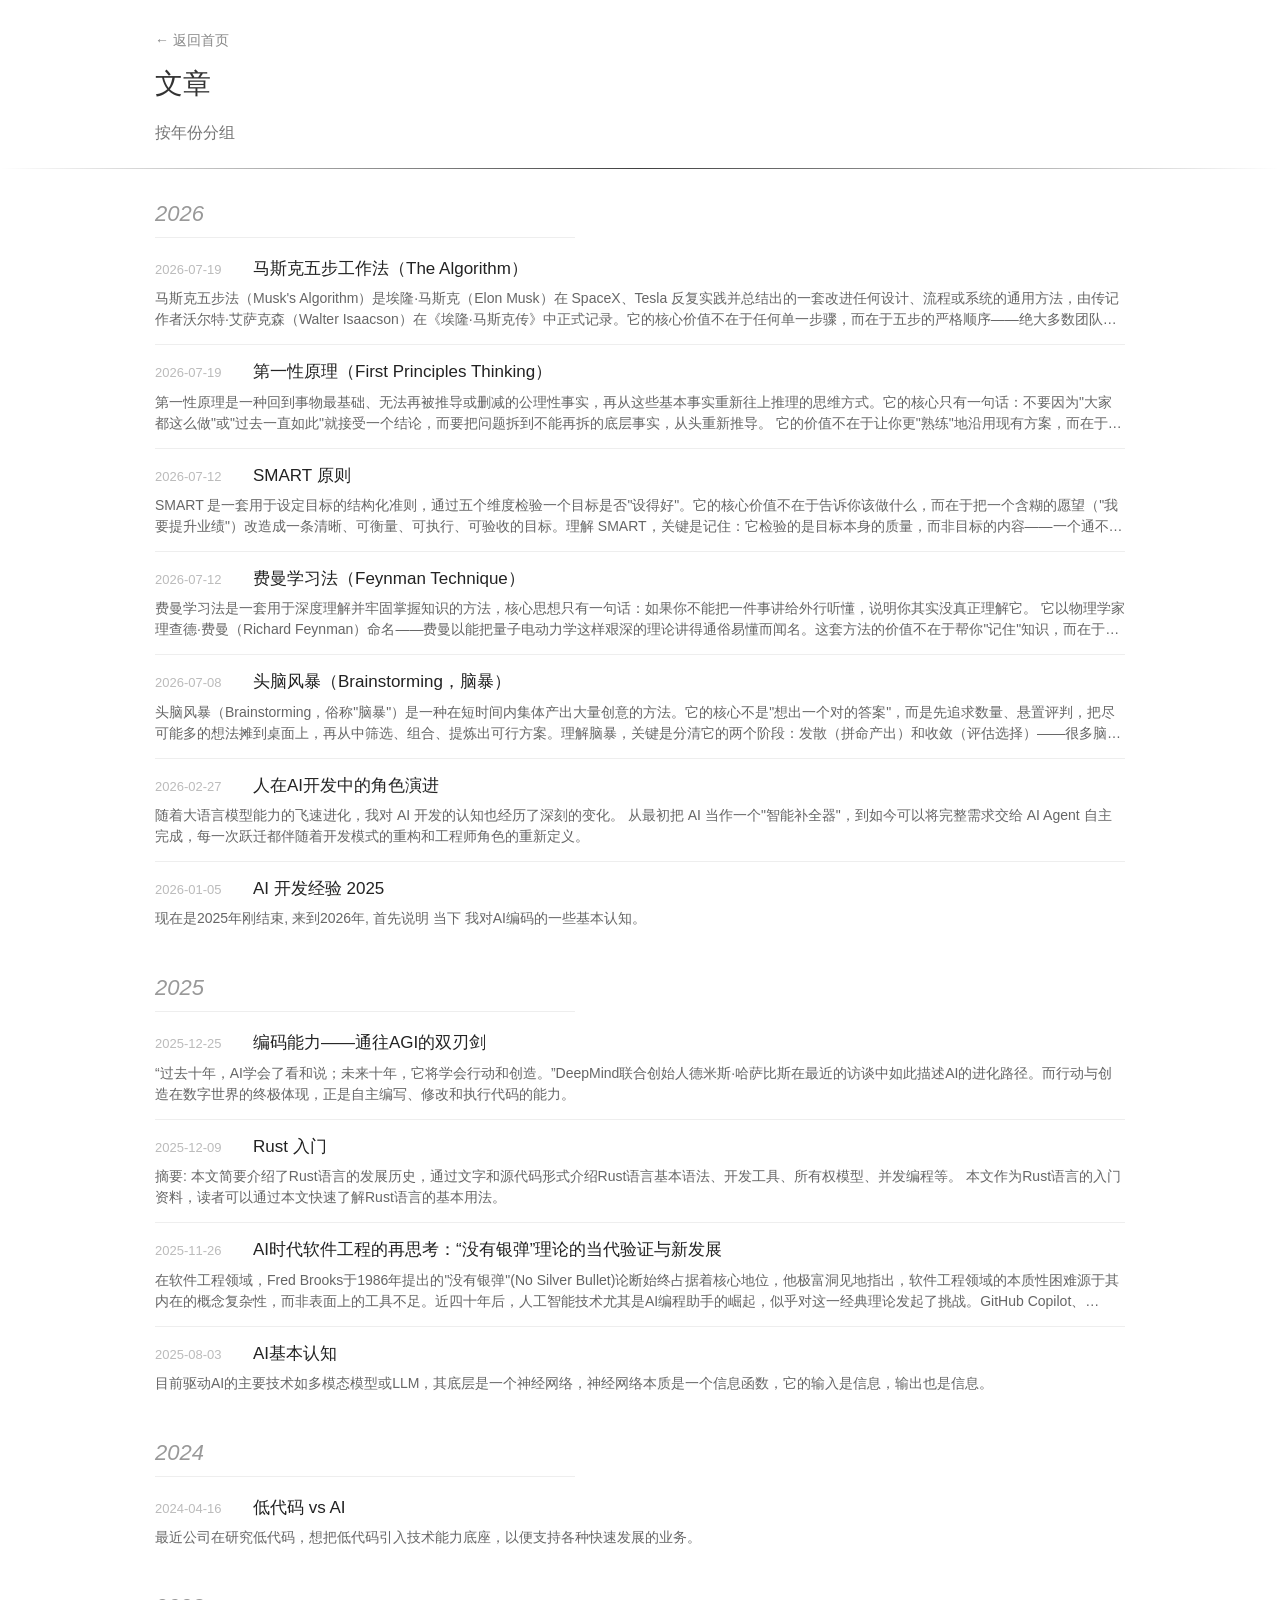
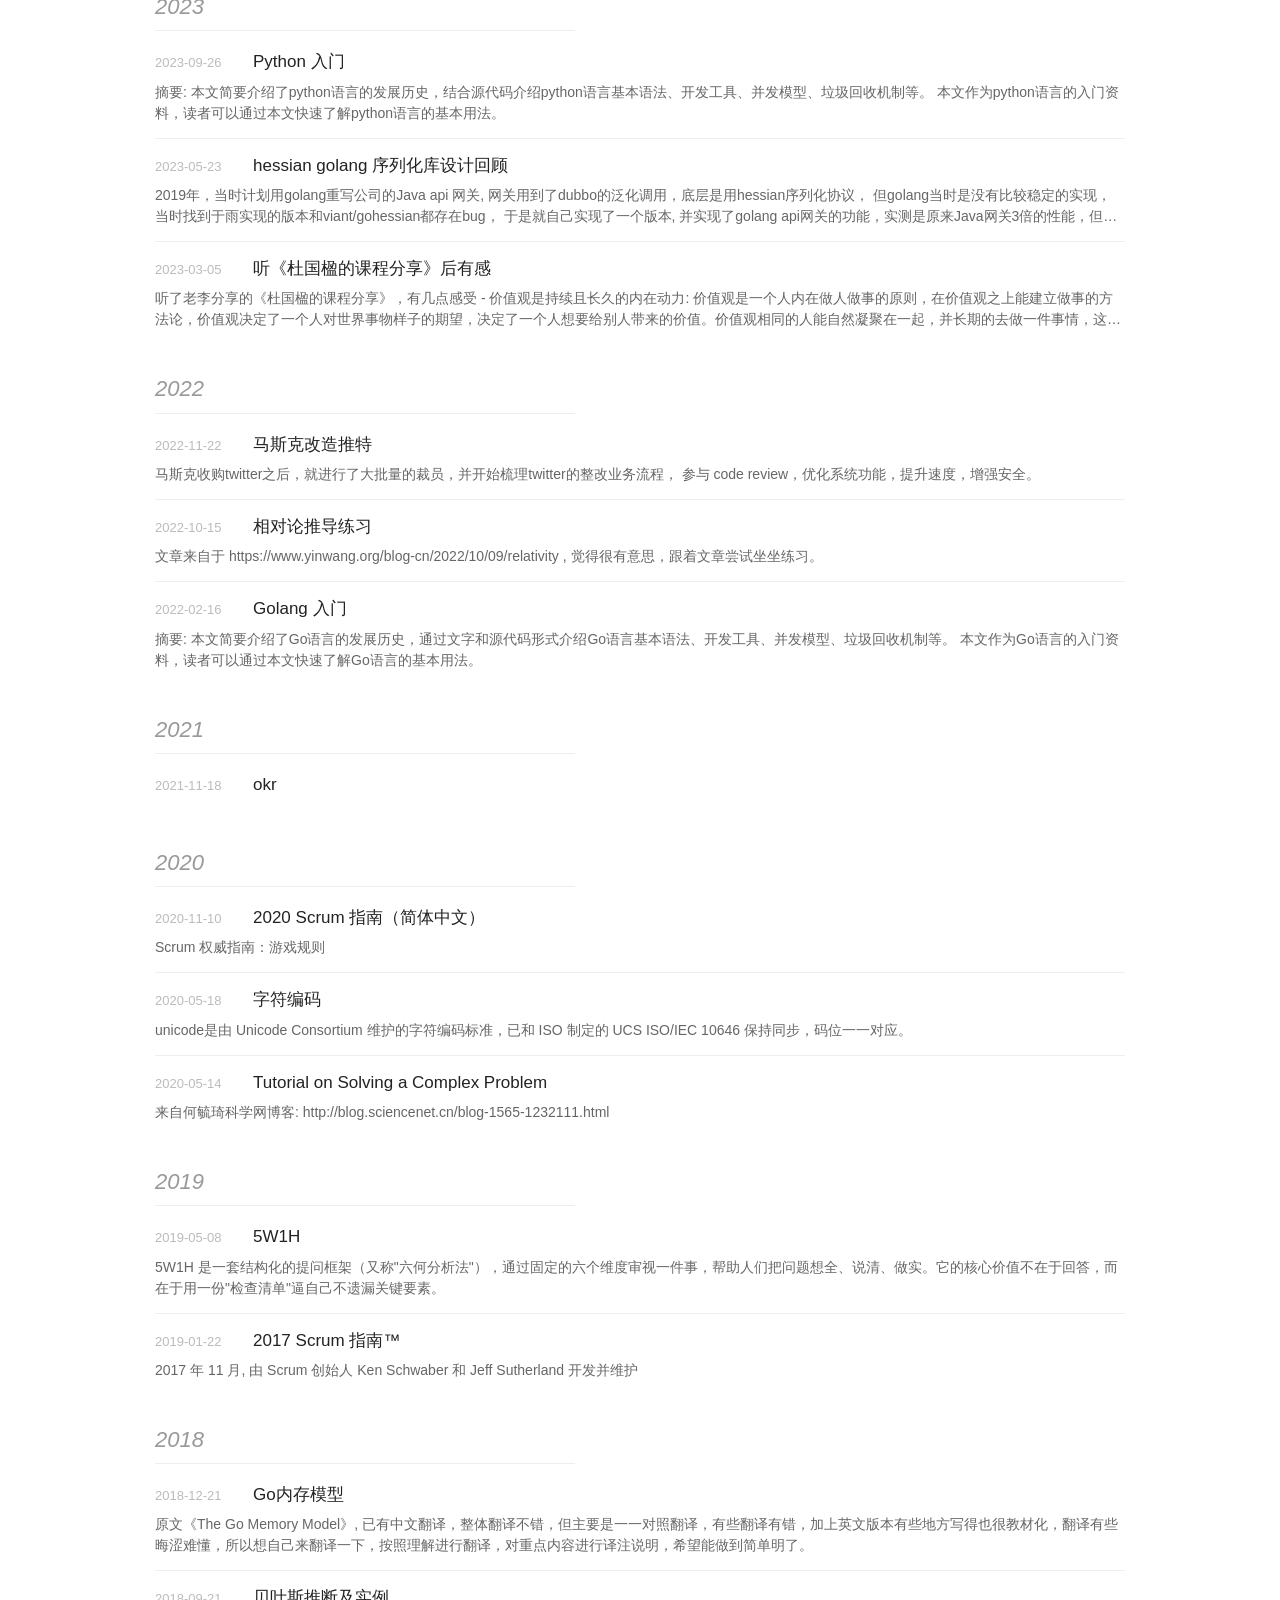
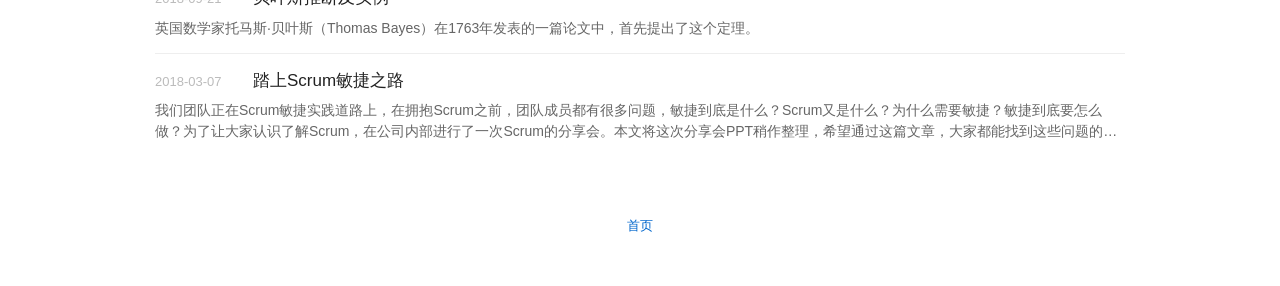
==== articles.html @ e7bd56e2 "update" ====
<!doctype html>
<html lang="zh-CN">
  <head>
    <meta charset="utf-8" />
    <meta
      name="viewport"
      content="width=device-width, initial-scale=1, shrink-to-fit=no"
    />
    <meta name="description" content="斜小风的文章列表" />
    <title>文章 · 斜小风</title>
    <link rel="stylesheet" type="text/css" href="style.css" />
  </head>
  <body>
    <div class="container page-head">
      <a class="back" href="index.html">← 返回首页</a>
      <h1>文章</h1>
      <p class="muted">按年份分组</p>
    </div>

    <hr />

    <div id="article-list" class="container section"></div>

    <div class="footer">
      <a href="index.html">首页</a>
    </div>

    <script src="articles.js"></script>
    <script>
      (function () {
        var list = document.getElementById("article-list");
        if (!list || !window.Articles) return;
        Articles.renderByYear(list).catch(function () {
          list.innerHTML = '<p class="muted">文章加载失败</p>';
        });
      })();
    </script>
  </body>
</html>
---- style.css ----
body {
  margin: 0;
  padding: 0;
  background-color: #fff;
  font-family: -apple-system, BlinkMacSystemFont, "Segoe UI", "PingFang SC",
    "Hiragino Sans GB", "Microsoft YaHei", sans-serif;
  font-size: 16px;
  line-height: 1.55;
  color: #333;
}

a {
  color: #06c;
  text-decoration: none;
}

a:hover {
  text-decoration: underline;
}

.container {
  margin-left: auto;
  margin-right: auto;
  padding-left: 15px;
  padding-right: 15px;
}

@media (min-width: 992px) {
  .container {
    width: 970px;
  }
}

.row {
  display: grid;
  grid-template-columns: repeat(12, 1fr);
}

#dhead {
  margin-top: 28px;
}

#dpic {
  grid-column: span 5;
  text-align: right;
}

#ddesc {
  padding-top: 48px;
  padding-left: 28px;
  grid-column: span 7;
}

@media (max-width: 991px) {
  #dpic {
    grid-column: span 12;
    text-align: center;
  }

  #ddesc {
    grid-column: span 12;
    padding-top: 18px;
    padding-left: 0;
    text-align: center;
  }
}

h1 {
  font-size: 34px;
  font-weight: normal;
  padding: 0;
  margin: 0;
}

h1 .aka {
  font-size: 18px;
  color: #999;
  margin-left: 8px;
}

h2 {
  font-weight: normal;
  font-style: italic;
  color: #999;
  font-size: 18px;
  padding: 0;
  margin: 8px 0 14px 0;
}

@media (min-width: 992px) {
  h2 {
    max-width: 420px;
  }
}

#dpic img {
  width: 220px;
  height: 220px;
  border-radius: 110px;
  object-fit: cover;
}

#dico {
  display: flex;
  gap: 10px;
  align-items: center;
}

@media (max-width: 991px) {
  #dico {
    justify-content: center;
  }
}

.iico {
  display: inline-flex;
  align-items: center;
  justify-content: center;
  width: 36px;
  height: 36px;
  border-radius: 8px;
  background: #f3f3f3;
  color: #444;
  font-size: 13px;
  font-weight: 600;
  line-height: 1;
}

.iico:hover {
  background: #e8e8e8;
  text-decoration: none;
}

#demail {
  margin-top: 10px;
  color: #555;
  opacity: 0;
  transition: opacity 0.7s;
  min-height: 1.2em;
}

#demail.show {
  opacity: 1;
}

hr {
  height: 1px;
  border: 0;
  padding: 0;
  margin: 22px 0;
  background-image: linear-gradient(
    to right,
    rgba(0, 0, 0, 0),
    rgba(0, 0, 0, 0.75),
    rgba(0, 0, 0, 0)
  );
}

.ico {
  grid-column: span 1;
  border-left: 2px solid #cfcfcf;
  position: relative;
}

.badge {
  display: block;
  margin-left: 10px;
  width: 42px;
  height: 42px;
  border-radius: 8px;
  background: #f0f0f0;
  color: #666;
  font-size: 11px;
  font-weight: 600;
  text-align: center;
  line-height: 42px;
  letter-spacing: 0.02em;
}

.desc {
  grid-column: span 9;
  font-size: 16px;
  padding-left: 18px;
  padding-bottom: 22px;
}

.entry-dot {
  position: absolute;
  top: 0;
  left: -8px;
  width: 10px;
  height: 10px;
  border-radius: 7px;
  background-color: #cfcfcf;
  border: 2px solid white;
}

.timespan {
  grid-column: span 2;
  font-size: 13px;
  text-align: right;
  padding-right: 8px;
  color: #bbb;
  line-height: 1.3;
}

@media (max-width: 991px) {
  .timespan {
    grid-column: span 12;
    text-align: left;
    margin-bottom: 4px;
  }

  .ico {
    display: none;
  }

  .desc {
    grid-column: span 12;
    padding-left: 0;
    border-left: 2px solid #eee;
    padding-left: 14px;
  }
}

.desc ul {
  margin: 8px 0 0 0;
  padding-left: 18px;
}

.desc li {
  margin-bottom: 4px;
}

.ctitle {
  font-size: 32px;
  margin-bottom: 16px;
  margin-top: 36px;
  font-weight: normal;
}

.section {
  padding-bottom: 10px;
}

.muted {
  color: #777;
}

.talk-list,
.project-list,
.link-list {
  list-style: none;
  padding: 0;
  margin: 0;
}

.talk-list li,
.project-list li,
.link-list li {
  padding: 8px 0;
  border-bottom: 1px solid #eee;
}

.talk-list li:last-child,
.project-list li:last-child,
.link-list li:last-child {
  border-bottom: none;
}

.tag {
  display: inline-block;
  font-size: 12px;
  color: #888;
  margin-left: 8px;
}

.footer {
  margin: 40px 0 50px;
  color: #aaa;
  font-size: 13px;
  text-align: center;
}

.nav {
  text-align: center;
  padding: 4px 0 0;
}

.nav a {
  display: inline-block;
  padding: 4px 12px;
  color: #666;
  font-size: 14px;
  border-right: 1px solid #ddd;
}

.nav a:last-child {
  border-right: none;
}

.page-head {
  margin-top: 28px;
  margin-bottom: 8px;
}

.page-head h1 {
  font-size: 28px;
}

.page-head .back {
  display: inline-block;
  margin-bottom: 10px;
  color: #888;
  font-size: 14px;
}

.article-item {
  padding: 14px 0;
  border-bottom: 1px solid #eee;
}

.article-item:last-child {
  border-bottom: none;
}

.article-meta {
  display: flex;
  flex-wrap: wrap;
  align-items: baseline;
  gap: 10px;
}

.article-date {
  color: #bbb;
  font-size: 13px;
  min-width: 88px;
  flex-shrink: 0;
}

.article-title {
  font-size: 17px;
  color: #222;
}

.article-title:hover {
  color: #06c;
}

.article-summary {
  margin: 6px 0 0 0;
  color: #666;
  font-size: 14px;
  line-height: 1.5;
  display: -webkit-box;
  -webkit-line-clamp: 2;
  -webkit-box-orient: vertical;
  overflow: hidden;
}

.articles-more {
  margin-top: 14px;
}

.year-group {
  margin-bottom: 10px;
}

.year-title {
  font-size: 22px;
  font-weight: normal;
  color: #999;
  margin: 28px 0 4px;
  padding-bottom: 6px;
  border-bottom: 1px solid #eee;
}
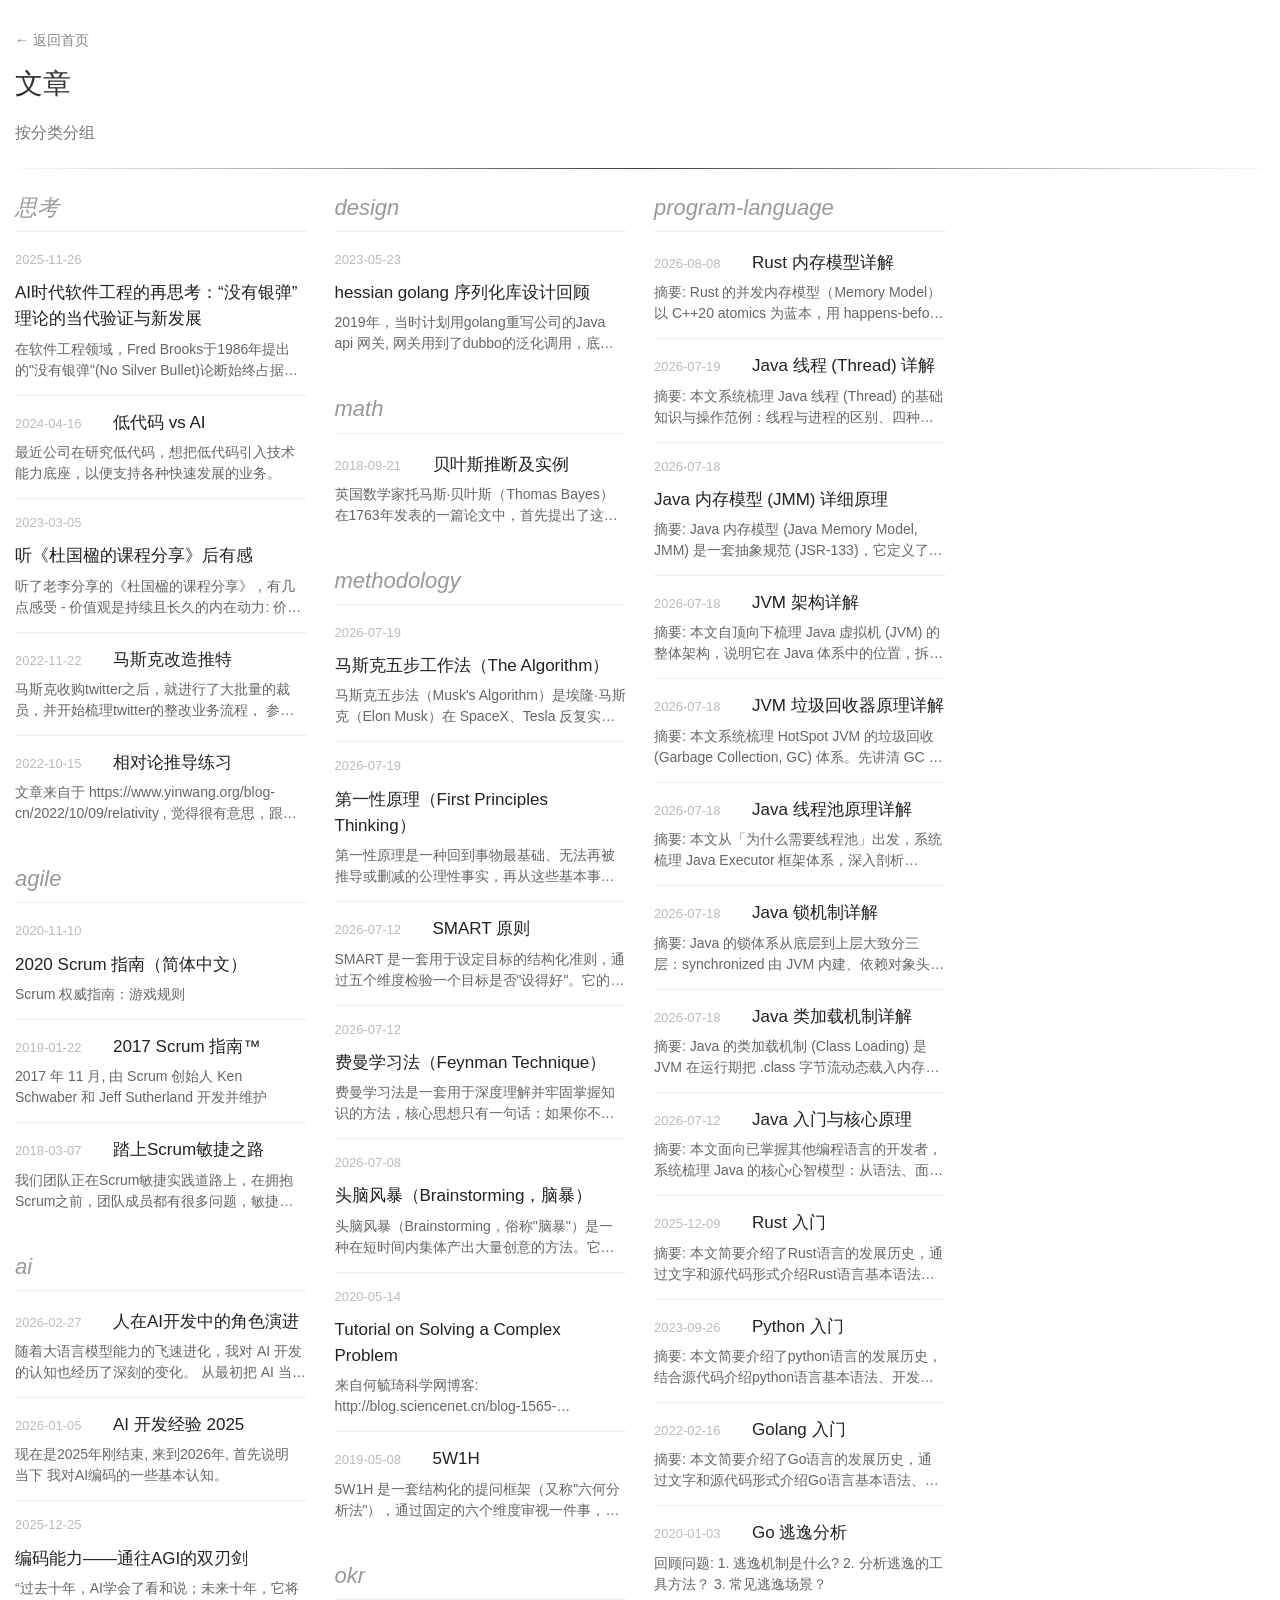
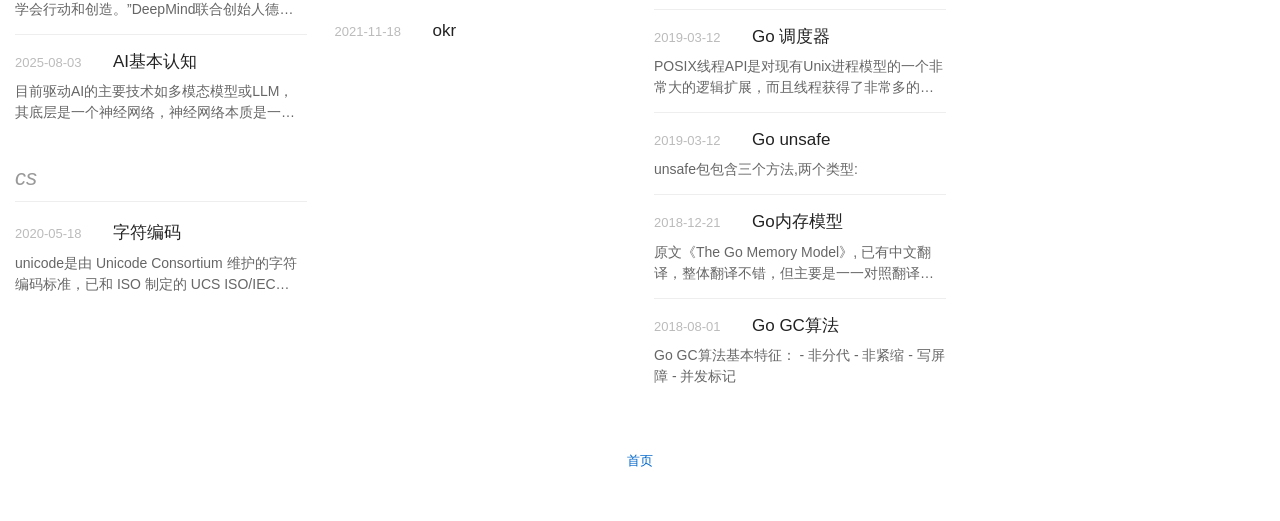
==== commit c7c1c657: "articles" ====
--- a/articles.html
+++ b/articles.html
@@ -10,16 +10,16 @@
     <title>文章 · 斜小风</title>
     <link rel="stylesheet" type="text/css" href="style.css" />
   </head>
-  <body>
+  <body class="articles-page">
     <div class="container page-head">
       <a class="back" href="index.html">← 返回首页</a>
       <h1>文章</h1>
-      <p class="muted">按年份分组</p>
+      <p class="muted">按分类分组</p>
     </div>
 
     <hr />
 
-    <div id="article-list" class="container section"></div>
+    <div id="article-list" class="container section articles-columns"></div>
 
     <div class="footer">
       <a href="index.html">首页</a>
@@ -30,7 +30,7 @@
       (function () {
         var list = document.getElementById("article-list");
         if (!list || !window.Articles) return;
-        Articles.renderByYear(list).catch(function () {
+        Articles.renderByCategory(list).catch(function () {
           list.innerHTML = '<p class="muted">文章加载失败</p>';
         });
       })();
--- a/style.css
+++ b/style.css
@@ -374,3 +374,43 @@
   padding-bottom: 6px;
   border-bottom: 1px solid #eee;
 }
+
+.articles-page .container {
+  width: 100%;
+  max-width: none;
+  box-sizing: border-box;
+}
+
+.articles-columns {
+  column-count: 4;
+  column-gap: 28px;
+}
+
+.articles-columns .year-group {
+  break-inside: avoid;
+  -webkit-column-break-inside: avoid;
+  page-break-inside: avoid;
+  margin-bottom: 24px;
+}
+
+.articles-columns .year-title {
+  margin-top: 0;
+}
+
+@media (max-width: 1200px) {
+  .articles-columns {
+    column-count: 3;
+  }
+}
+
+@media (max-width: 900px) {
+  .articles-columns {
+    column-count: 2;
+  }
+}
+
+@media (max-width: 600px) {
+  .articles-columns {
+    column-count: 1;
+  }
+}
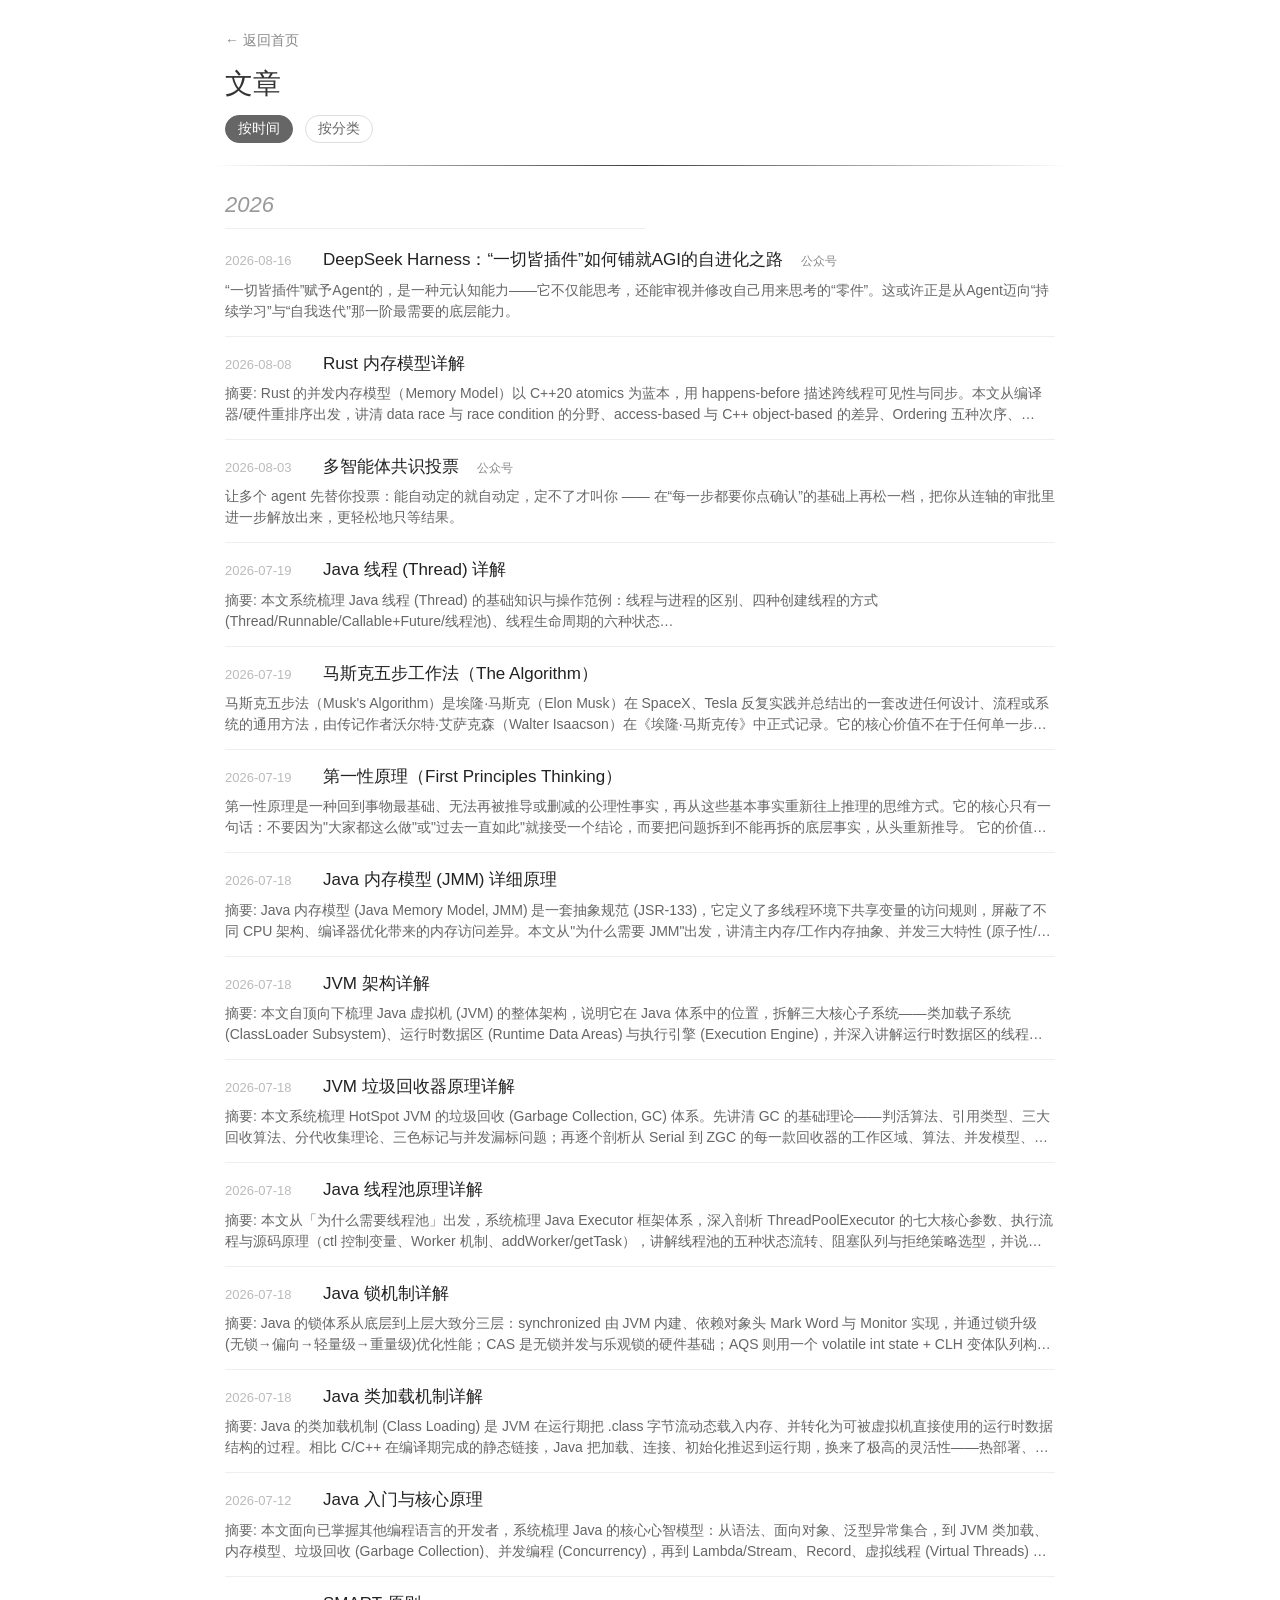
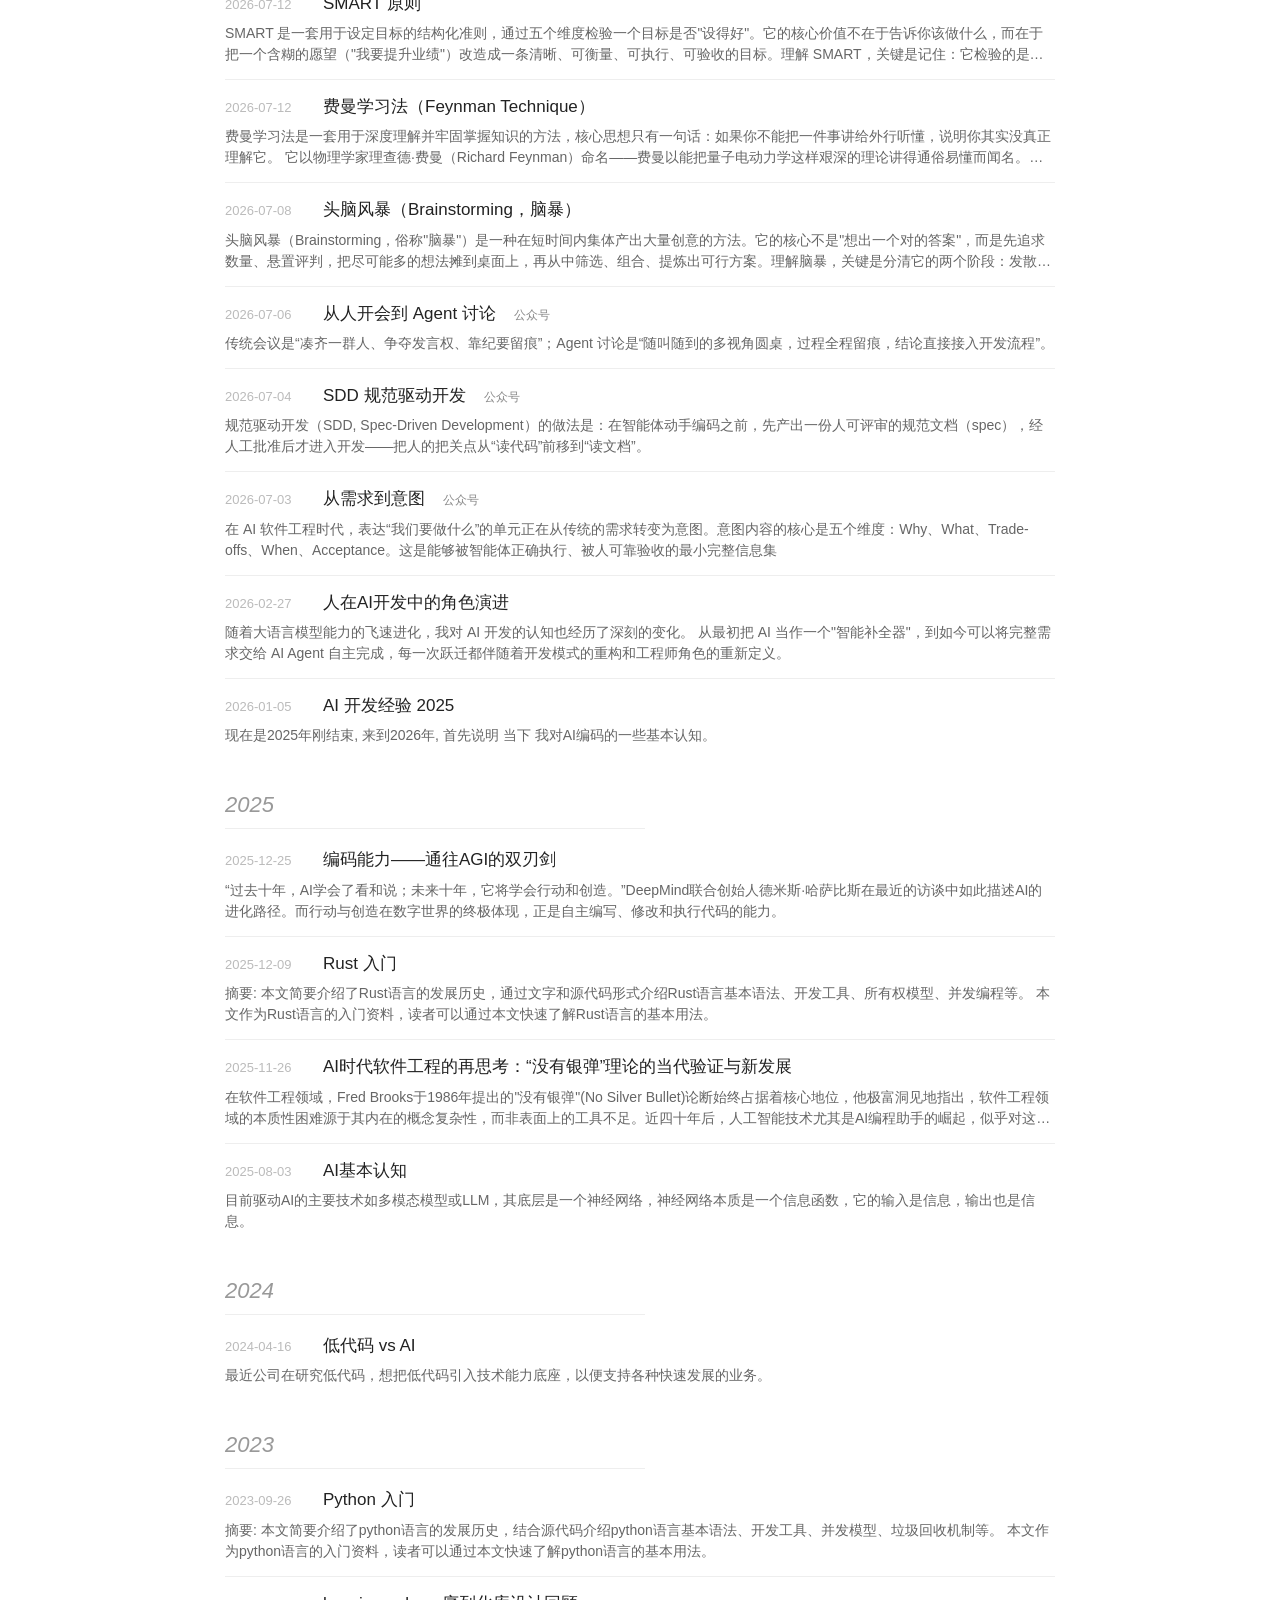
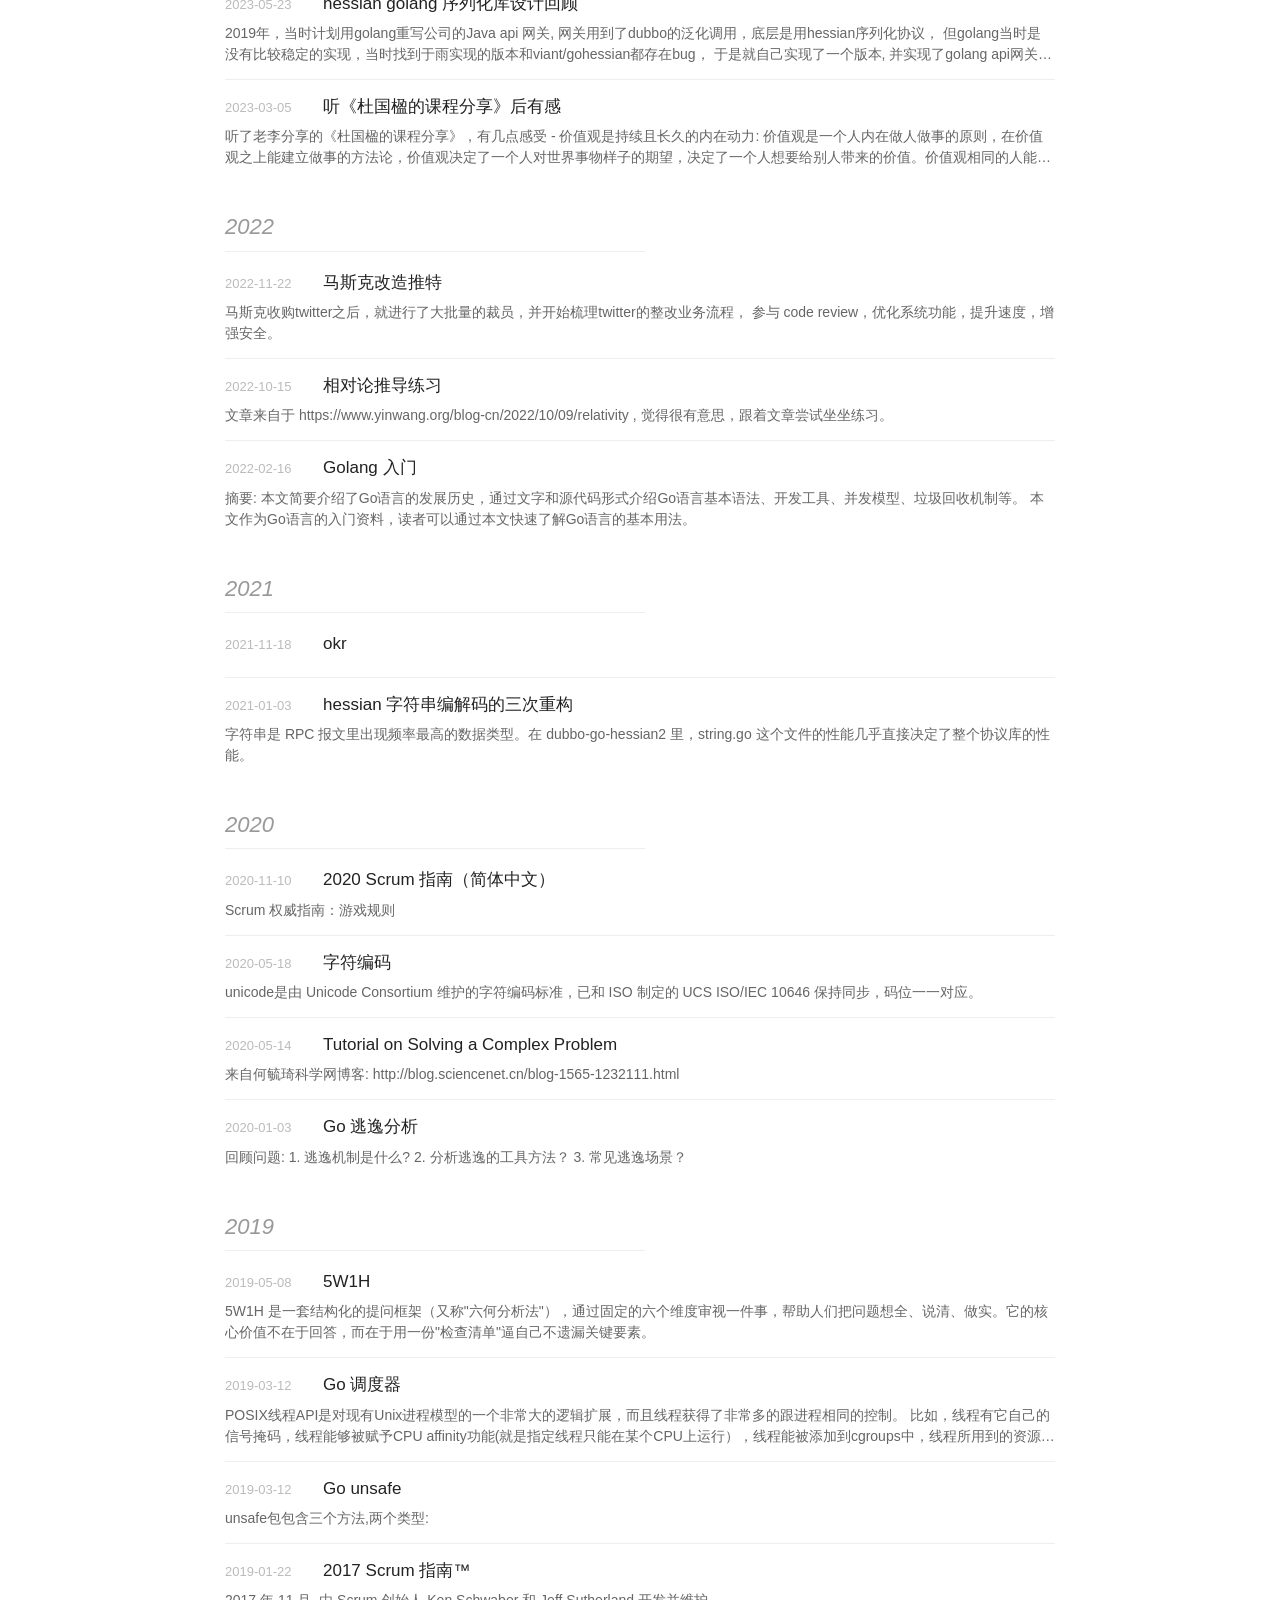
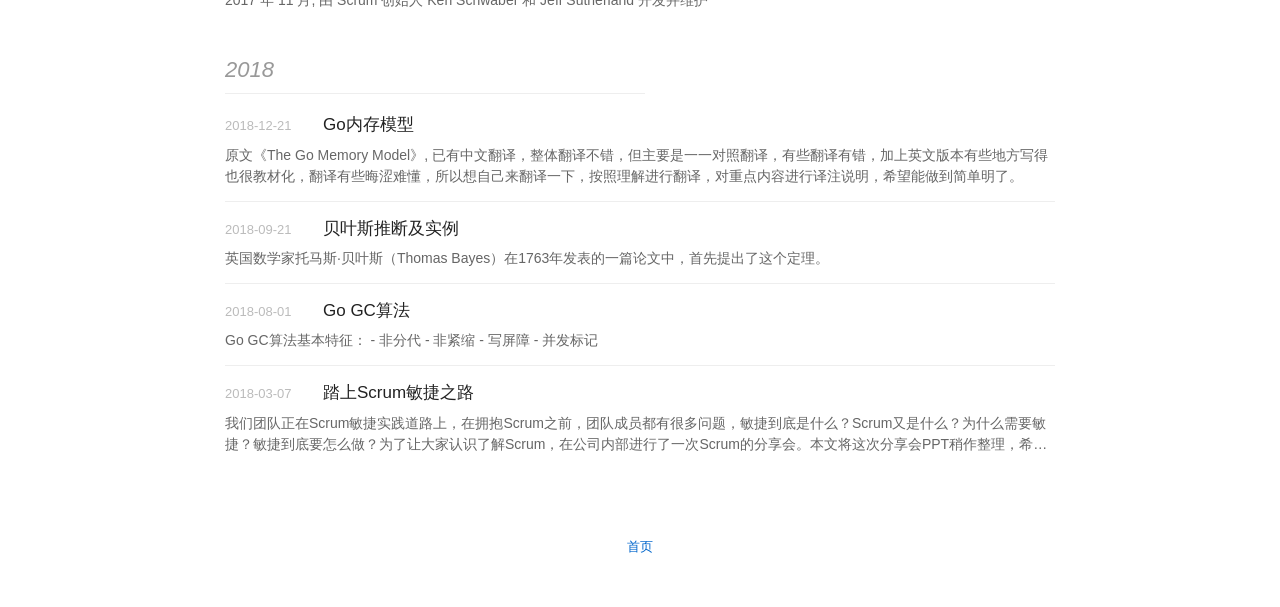
==== commit 5d694615: "update" ====
--- a/articles.html
+++ b/articles.html
@@ -14,12 +14,19 @@
     <div class="container page-head">
       <a class="back" href="index.html">← 返回首页</a>
       <h1>文章</h1>
-      <p class="muted">按分类分组</p>
+      <div class="view-switch">
+        <button type="button" class="view-btn" data-view="date">
+          按时间
+        </button>
+        <button type="button" class="view-btn" data-view="category">
+          按分类
+        </button>
+      </div>
     </div>
 
     <hr />
 
-    <div id="article-list" class="container section articles-columns"></div>
+    <div id="article-list" class="container section"></div>
 
     <div class="footer">
       <a href="index.html">首页</a>
@@ -29,10 +36,68 @@
     <script>
       (function () {
         var list = document.getElementById("article-list");
+        var buttons = document.querySelectorAll(".view-btn");
         if (!list || !window.Articles) return;
-        Articles.renderByCategory(list).catch(function () {
-          list.innerHTML = '<p class="muted">文章加载失败</p>';
+
+        var STORAGE_KEY = "articles-view";
+
+        function readView() {
+          var hash = (location.hash || "").replace(/^#/, "");
+          if (hash === "date" || hash === "category") return hash;
+          try {
+            var saved = localStorage.getItem(STORAGE_KEY);
+            if (saved === "date" || saved === "category") return saved;
+          } catch (e) {}
+          return "date";
+        }
+
+        function render(view) {
+          for (var i = 0; i < buttons.length; i++) {
+            var btn = buttons[i];
+            if (btn.getAttribute("data-view") === view) {
+              btn.classList.add("active");
+            } else {
+              btn.classList.remove("active");
+            }
+          }
+
+          if (view === "category") {
+            list.className = "container section articles-columns";
+            document.body.className = "articles-page view-category";
+          } else {
+            list.className = "container section articles-timeline";
+            document.body.className = "articles-page view-date";
+          }
+
+          var task =
+            view === "category"
+              ? Articles.renderByCategory(list)
+              : Articles.renderByDate(list);
+
+          task.catch(function () {
+            list.innerHTML = '<p class="muted">文章加载失败</p>';
+          });
+        }
+
+        for (var i = 0; i < buttons.length; i++) {
+          buttons[i].addEventListener("click", function () {
+            var view = this.getAttribute("data-view");
+            try {
+              localStorage.setItem(STORAGE_KEY, view);
+            } catch (e) {}
+            if (location.hash.replace(/^#/, "") !== view) {
+              location.hash = view;
+            } else {
+              render(view);
+            }
+          });
+        }
+
+        window.addEventListener("hashchange", function () {
+          render(readView());
         });
+
+        render(readView());
       })();
     </script>
   </body>
--- a/style.css
+++ b/style.css
@@ -141,6 +141,60 @@
 
 #demail.show {
   opacity: 1;
+}
+
+.modal {
+  position: fixed;
+  inset: 0;
+  z-index: 100;
+  display: flex;
+  align-items: center;
+  justify-content: center;
+}
+
+.modal[hidden] {
+  display: none;
+}
+
+.modal-mask {
+  position: absolute;
+  inset: 0;
+  background: rgba(0, 0, 0, 0.45);
+}
+
+.modal-box {
+  position: relative;
+  max-width: 84vw;
+  padding: 22px 26px;
+  border-radius: 12px;
+  background: #fff;
+  box-shadow: 0 8px 30px rgba(0, 0, 0, 0.2);
+  text-align: center;
+}
+
+.modal-title {
+  font-size: 15px;
+  font-weight: 600;
+  color: #333;
+}
+
+.modal-body {
+  margin: 12px 0 18px;
+  color: #555;
+}
+
+.modal-close {
+  padding: 6px 18px;
+  border: 0;
+  border-radius: 8px;
+  background: #f3f3f3;
+  color: #444;
+  font-size: 13px;
+  cursor: pointer;
+}
+
+.modal-close:hover {
+  background: #e8e8e8;
 }
 
 hr {
@@ -414,3 +468,50 @@
     column-count: 1;
   }
 }
+
+.view-switch {
+  margin-top: 10px;
+}
+
+.view-btn {
+  display: inline-block;
+  padding: 4px 12px;
+  margin-right: 8px;
+  font-size: 14px;
+  font-family: inherit;
+  color: #666;
+  background: #fff;
+  border: 1px solid #ddd;
+  border-radius: 14px;
+  cursor: pointer;
+}
+
+.view-btn:hover {
+  color: #06c;
+  border-color: #bcd;
+}
+
+.view-btn.active {
+  color: #fff;
+  background: #666;
+  border-color: #666;
+}
+
+.articles-page .container.articles-timeline {
+  max-width: 860px;
+}
+
+.articles-timeline .year-group {
+  margin-bottom: 18px;
+}
+
+.articles-timeline .year-group:first-child .year-title {
+  margin-top: 0;
+}
+
+.articles-page.view-date .page-head,
+.articles-page.view-date hr {
+  max-width: 860px;
+  margin-left: auto;
+  margin-right: auto;
+}
